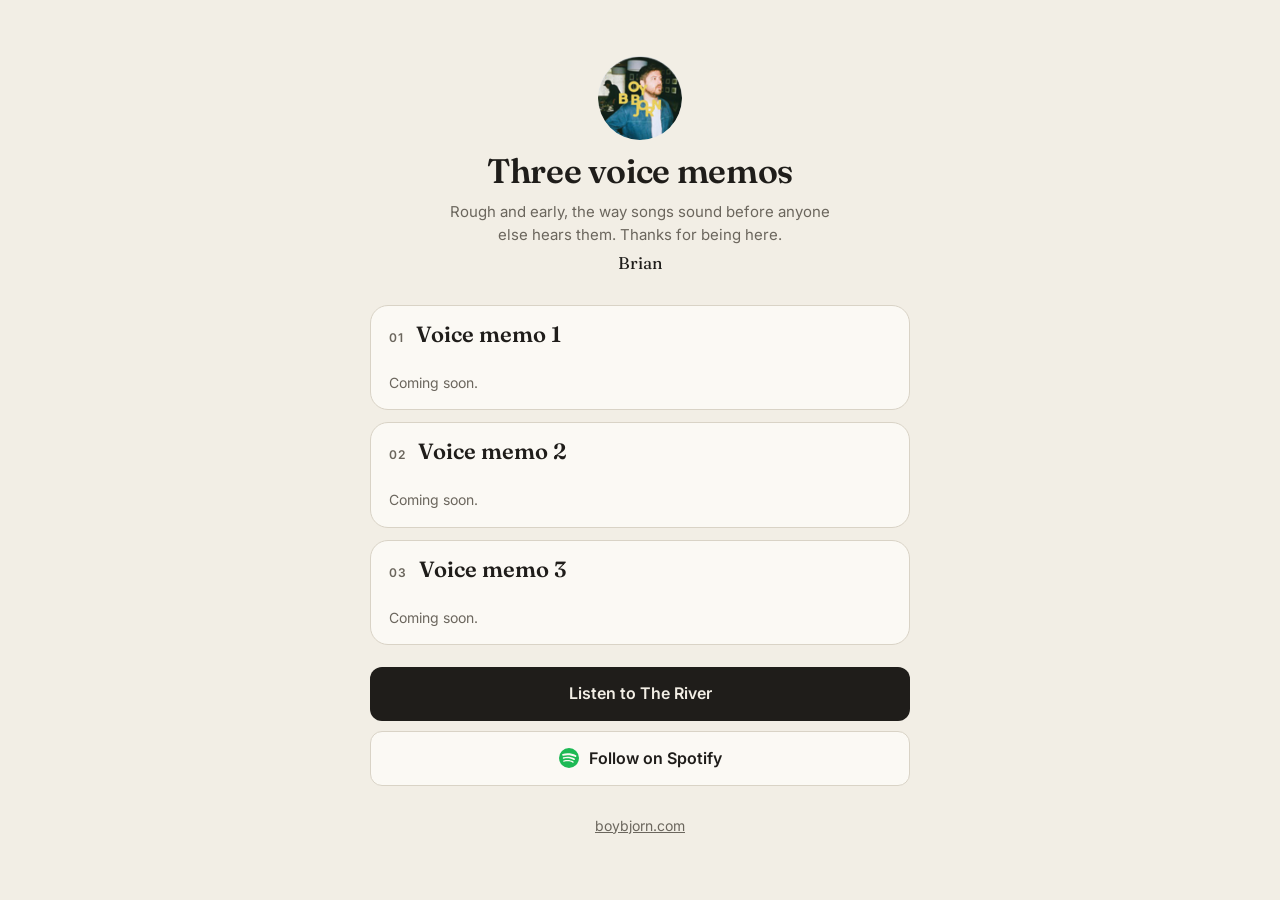
==== memos/index.html @ 066cbd2e "Switch signup to Kit voice-memo form and add hidden /memos page Co-Authored-By: Claude Opus 5.5 <nor" ====
<!doctype html>
<html lang="en">
<head>
<meta charset="utf-8">
<meta name="viewport" content="width=device-width, initial-scale=1">
<meta name="robots" content="noindex">
<title>Three voice memos · Boy Bjorn</title>
<link rel="icon" href="/favicon.svg" type="image/svg+xml">
<link rel="icon" href="/favicon-32.png" type="image/png" sizes="32x32">
<link rel="apple-touch-icon" href="/apple-touch-icon.png">
<meta name="theme-color" content="#f2eee5">
<link rel="preconnect" href="https://fonts.googleapis.com">
<link rel="preconnect" href="https://fonts.gstatic.com" crossorigin>
<link href="https://fonts.googleapis.com/css2?family=Fraunces:opsz,wght@9..144,400;9..144,600&family=Inter:wght@400;500;600&display=swap" rel="stylesheet">
<style>
  :root{
    --paper:#f2eee5; --ink:#1f1d1a; --soft:#6b665d; --line:#d9d3c6;
    --river:#8fcfc8; --river-ink:#123d3a; --card:#fbf9f4;
    color-scheme:light; accent-color:var(--river-ink);
  }
  *{box-sizing:border-box;margin:0;padding:0}
  html{-webkit-text-size-adjust:100%}
  body{background:var(--paper);color:var(--ink);font-family:Inter,system-ui,-apple-system,sans-serif;line-height:1.45;min-height:100vh;display:flex;justify-content:center}
  main{width:100%;max-width:580px;padding:40px 20px 56px}
  @media (min-width:600px){ main{padding-top:56px} }
  header{text-align:center;margin-bottom:28px}
  .avatar{width:84px;height:84px;border-radius:50%;object-fit:cover;display:block;margin:0 auto 14px;background:var(--line)}
  .home{display:block;width:84px;margin:0 auto 14px;border-radius:50%}
  .home .avatar{margin:0;transition:transform .15s ease}
  .home:hover .avatar{transform:scale(1.04)}
  h1{font-family:Fraunces,Georgia,serif;font-weight:600;font-size:34px;letter-spacing:-.01em;line-height:1.05}
  .note{color:var(--soft);font-size:15px;line-height:1.55;margin:10px auto 0;max-width:400px}
  .note .sig{display:block;margin-top:4px;font-family:Fraunces,Georgia,serif;font-size:17px;color:var(--ink)}

  .memos{display:grid;gap:12px;margin-bottom:22px}
  .memo{background:var(--card);border:1px solid var(--line);border-radius:18px;padding:16px 16px 14px}
  .memo-head{display:flex;align-items:baseline;gap:12px;margin:0 2px 12px}
  .memo-head .n{flex:none;font-size:12px;font-weight:600;text-transform:uppercase;letter-spacing:.1em;color:var(--soft)}
  .memo-head h2{font-family:Fraunces,Georgia,serif;font-weight:600;font-size:22px;line-height:1.15;overflow-wrap:anywhere}
  .memo audio{display:block;width:100%;height:54px;border-radius:999px;background:var(--paper)}
  .memo audio::-webkit-media-controls-panel{background:var(--paper)}
  .memo .soon{font-size:14px;color:var(--soft);padding:14px 2px 2px}

  .btn{display:flex;align-items:center;justify-content:center;gap:10px;width:100%;min-height:52px;padding:15px 18px;border-radius:12px;text-decoration:none;font-weight:600;font-size:16px;transition:transform .08s ease, opacity .15s}
  .btn:active{transform:scale(.985)}
  .btn svg{width:20px;height:20px;flex:none}
  .primary{background:var(--ink);color:var(--paper)}
  .primary:hover{opacity:.9}
  .outline{background:var(--card);color:var(--ink);border:1px solid var(--line)}
  .outline:hover{border-color:var(--ink)}
  .actions{display:grid;gap:10px}

  footer{text-align:center;margin-top:28px}
  footer a{font-size:14px;color:var(--soft)}
  .hidden{display:none!important}
</style>

<script>
  window.BB = {
    PIXEL_ID: "514979485964352",
    RELEASE: "2026-12-04T00:00:00-06:00",
    // Same links as the homepage (index.html). Update both if one changes.
    LINKS: {
      presave: "https://distrokid.com/hyperfollow/boybjorn/the-river",
      river:   "#",
      spotify: "https://open.spotify.com/artist/2qfpz8vJJMRopufkA7RjOU"
    },
    // The three memos, in order. Leave src empty to show "Coming soon".
    MEMOS: [
      { title: "Voice memo 1", src: "" },
      { title: "Voice memo 2", src: "" },
      { title: "Voice memo 3", src: "" }
    ]
  };
  if (BB.PIXEL_ID) {
    !function(f,b,e,v,n,t,s){if(f.fbq)return;n=f.fbq=function(){n.callMethod?n.callMethod.apply(n,arguments):n.queue.push(arguments)};if(!f._fbq)f._fbq=n;n.push=n;n.loaded=!0;n.version='2.0';n.queue=[];t=b.createElement(e);t.async=!0;t.src=v;s=b.getElementsByTagName(e)[0];s.parentNode.insertBefore(t,s)}(window,document,'script','https://connect.facebook.net/en_US/fbevents.js');
    fbq('init', BB.PIXEL_ID); fbq('track', 'PageView'); fbq('track', 'CompleteRegistration');
  }
</script>
</head>
<body>
<main>
  <header>
    <a href="/" class="home" aria-label="Boy Bjorn home"><img class="avatar" src="/photo.jpg" alt="Boy Bjorn" onerror="this.style.visibility='hidden'"></a>
    <h1>Three voice memos</h1>
    <p class="note">Rough and early, the way songs sound before anyone else hears them. Thanks for being here.<span class="sig">Brian</span></p>
  </header>

  <section class="memos" id="memos"></section>

  <div class="actions">
    <a id="presave" class="btn primary hidden" data-track="presave">Pre-save The River (Dec 4)</a>
    <a id="spotify" class="btn outline hidden" data-track="spotify">
      <svg viewBox="0 0 24 24" fill="#1DB954"><path d="M12 0a12 12 0 1 0 0 24 12 12 0 0 0 0-24zm5.5 17.3a.75.75 0 0 1-1 .25c-2.8-1.7-6.3-2.1-10.5-1.1a.75.75 0 1 1-.33-1.46c4.6-1.05 8.5-.6 11.6 1.3.36.22.47.69.25 1zm1.47-3.27a.94.94 0 0 1-1.29.31c-3.2-1.97-8.08-2.54-11.87-1.39a.94.94 0 1 1-.54-1.8c4.33-1.31 9.71-.68 13.4 1.59.44.27.58.85.3 1.29zm.13-3.4C15.24 8.34 8.88 8.13 5.2 9.25a1.12 1.12 0 1 1-.65-2.15c4.22-1.28 11.24-1.03 15.67 1.6a1.12 1.12 0 1 1-1.14 1.93z"/></svg>Follow on Spotify</a>
  </div>

  <footer><a href="/">boybjorn.com</a></footer>
</main>

<script>
(function(){
  var L = BB.LINKS, out = new Date() >= new Date(BB.RELEASE);
  function el(tag, cls, text){ var e = document.createElement(tag); if (cls) e.className = cls; if (text != null) e.textContent = text; return e; }
  function ext(a, url){ a.href = url; a.target = '_blank'; a.rel = 'noopener'; a.classList.remove('hidden'); }

  // Players: one card per memo; starting one pauses the others
  var box = document.getElementById('memos'), players = [];
  BB.MEMOS.forEach(function(m, i){
    var card = el('article', 'memo'), head = el('div', 'memo-head');
    head.appendChild(el('span', 'n', String(i + 1).padStart(2, '0')));
    head.appendChild(el('h2', null, m.title));
    card.appendChild(head);
    if (m.src) {
      var a = el('audio'); a.controls = true; a.preload = 'metadata'; a.src = m.src;
      a.setAttribute('controlsList', 'nodownload noplaybackrate'); a.setAttribute('aria-label', m.title);
      a.addEventListener('play', function(){
        players.forEach(function(p){ if (p !== a) p.pause(); });
        if (window.fbq && !a.dataset.played) { a.dataset.played = 1; fbq('trackCustom', 'MemoPlay', {memo: m.title}); }
      });
      players.push(a); card.appendChild(a);
    } else {
      card.appendChild(el('p', 'soon', 'Coming soon.'));
    }
    box.appendChild(card);
  });

  // Pre-save before release (hidden if no link yet), listen after
  var pre = document.getElementById('presave');
  if (out) {
    pre.textContent = 'Listen to The River'; pre.dataset.track = 'river';
    ext(pre, (L.river && L.river !== '#') ? L.river : L.spotify);
  } else if (L.presave && L.presave !== '#') {
    ext(pre, L.presave);
  }
  if (L.spotify) ext(document.getElementById('spotify'), L.spotify);

  document.querySelectorAll('[data-track]').forEach(function(a){
    a.addEventListener('click', function(){
      if (window.fbq) { fbq('trackCustom', 'MusicClick', {service: a.dataset.track, page: 'memos'}); fbq('trackCustom', 'SpotifyClick'); }
    });
  });
})();
</script>
</body>
</html>
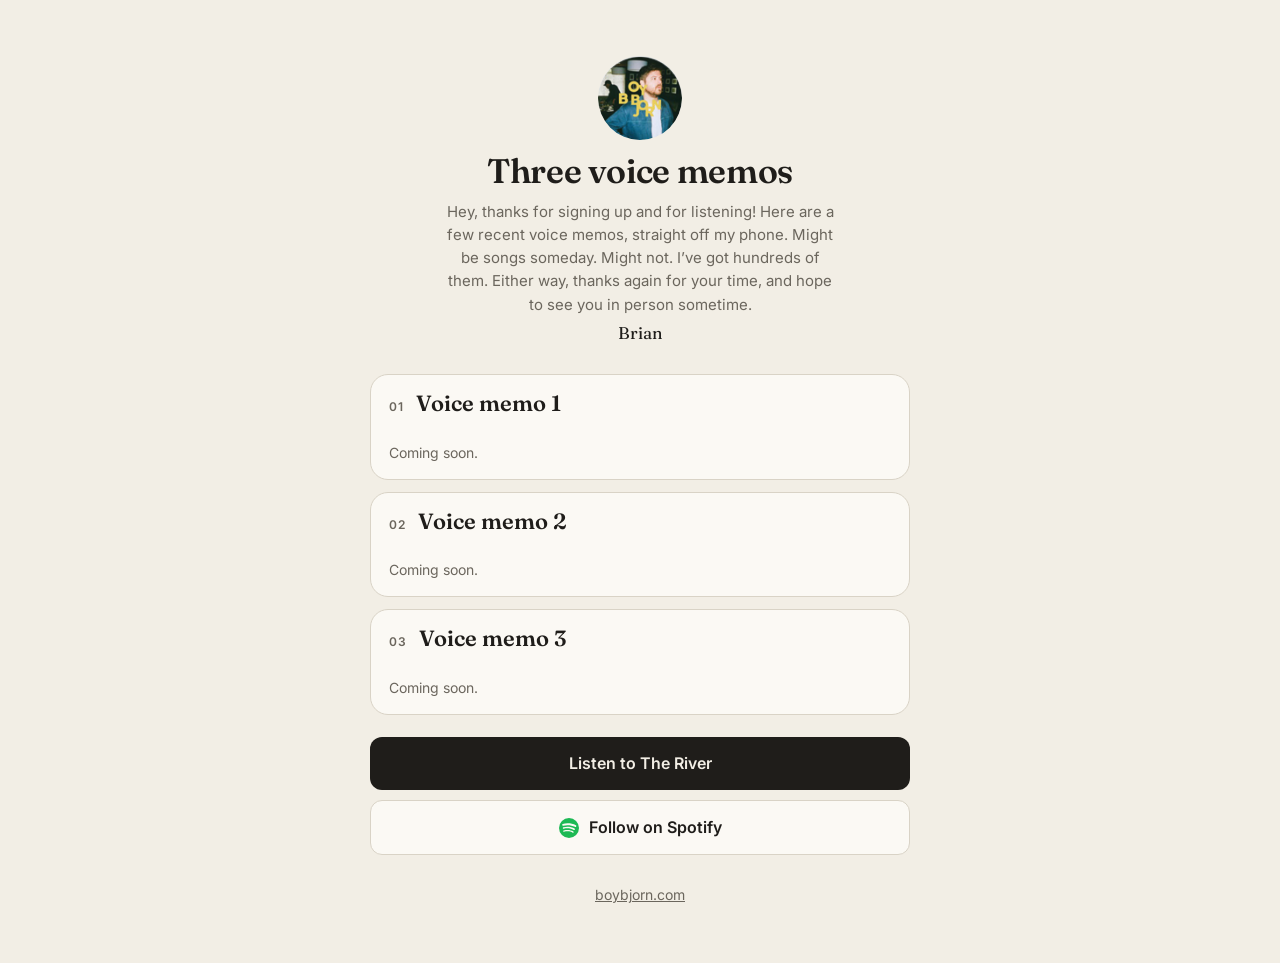
==== commit eb70dc6d: "Rewrite memos page note in Brian's words Co-Authored-By: Claude Opus 5.5 <noreply@anthropic.com>" ====
--- a/memos/index.html
+++ b/memos/index.html
@@ -83,7 +83,7 @@
   <header>
     <a href="/" class="home" aria-label="Boy Bjorn home"><img class="avatar" src="/photo.jpg" alt="Boy Bjorn" onerror="this.style.visibility='hidden'"></a>
     <h1>Three voice memos</h1>
-    <p class="note">Rough and early, the way songs sound before anyone else hears them. Thanks for being here.<span class="sig">Brian</span></p>
+    <p class="note">Hey, thanks for signing up and for listening! Here are a few recent voice memos, straight off my phone. Might be songs someday. Might not. I’ve got hundreds of them. Either way, thanks again for your time, and hope to see you in person sometime.<span class="sig">Brian</span></p>
   </header>
 
   <section class="memos" id="memos"></section>
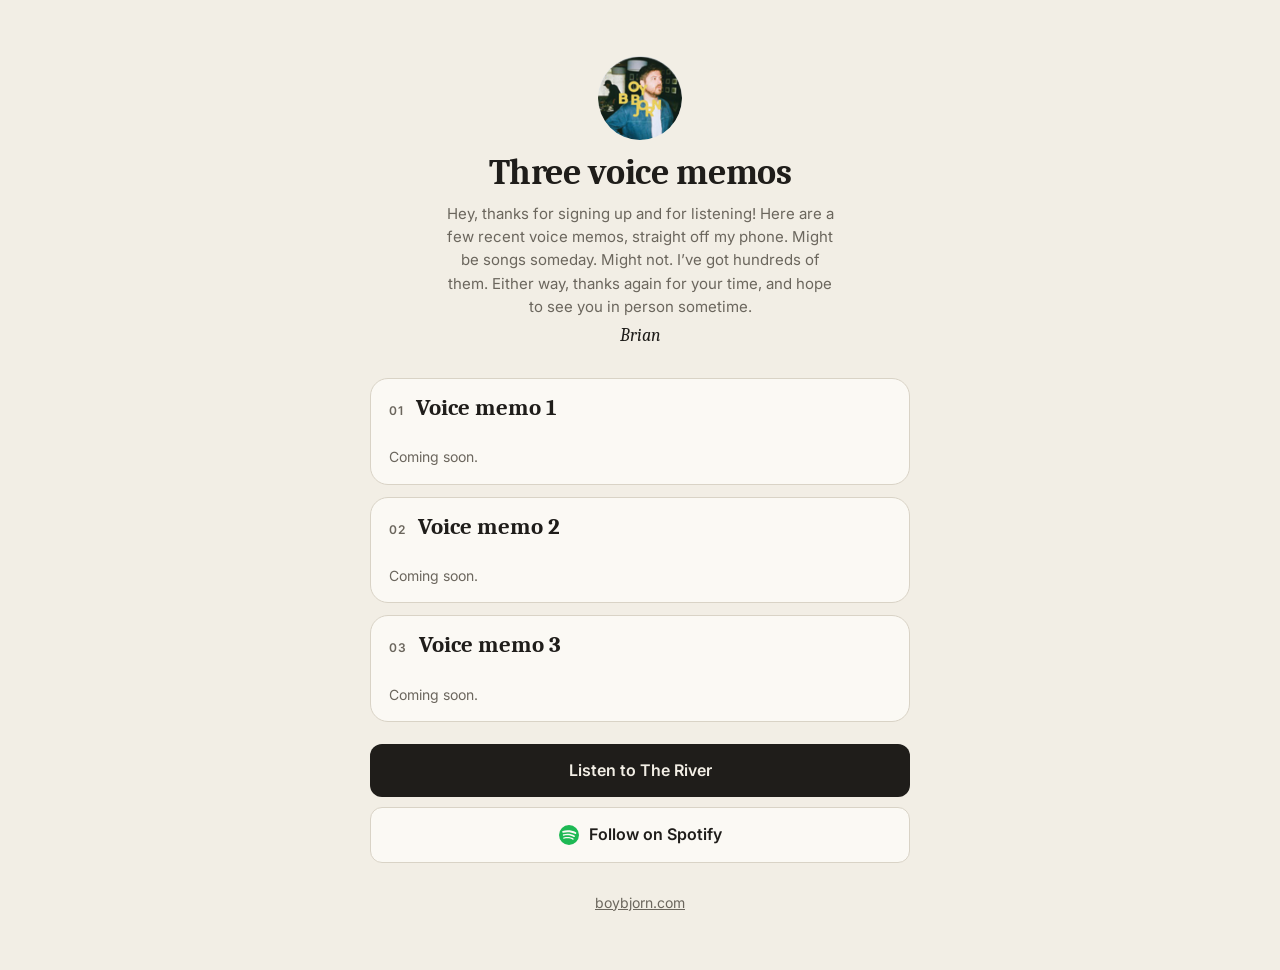
==== commit 463b74c2: "Switch serif to Caladea, plain email signup copy, update TikTok link Co-Authored-By: Claude Opus 5.5" ====
--- a/memos/index.html
+++ b/memos/index.html
@@ -11,7 +11,7 @@
 <meta name="theme-color" content="#f2eee5">
 <link rel="preconnect" href="https://fonts.googleapis.com">
 <link rel="preconnect" href="https://fonts.gstatic.com" crossorigin>
-<link href="https://fonts.googleapis.com/css2?family=Fraunces:opsz,wght@9..144,400;9..144,600&family=Inter:wght@400;500;600&display=swap" rel="stylesheet">
+<link href="https://fonts.googleapis.com/css2?family=Caladea:ital,wght@0,400;0,700;1,400&family=Inter:wght@400;500;600&display=swap" rel="stylesheet">
 <style>
   :root{
     --paper:#f2eee5; --ink:#1f1d1a; --soft:#6b665d; --line:#d9d3c6;
@@ -28,15 +28,15 @@
   .home{display:block;width:84px;margin:0 auto 14px;border-radius:50%}
   .home .avatar{margin:0;transition:transform .15s ease}
   .home:hover .avatar{transform:scale(1.04)}
-  h1{font-family:Fraunces,Georgia,serif;font-weight:600;font-size:34px;letter-spacing:-.01em;line-height:1.05}
+  h1{font-family:Caladea,Georgia,serif;font-weight:700;font-size:36px;letter-spacing:-.01em;line-height:1.05}
   .note{color:var(--soft);font-size:15px;line-height:1.55;margin:10px auto 0;max-width:400px}
-  .note .sig{display:block;margin-top:4px;font-family:Fraunces,Georgia,serif;font-size:17px;color:var(--ink)}
+  .note .sig{display:block;margin-top:4px;font-family:Caladea,Georgia,serif;font-style:italic;font-size:18px;color:var(--ink)}
 
   .memos{display:grid;gap:12px;margin-bottom:22px}
   .memo{background:var(--card);border:1px solid var(--line);border-radius:18px;padding:16px 16px 14px}
   .memo-head{display:flex;align-items:baseline;gap:12px;margin:0 2px 12px}
   .memo-head .n{flex:none;font-size:12px;font-weight:600;text-transform:uppercase;letter-spacing:.1em;color:var(--soft)}
-  .memo-head h2{font-family:Fraunces,Georgia,serif;font-weight:600;font-size:22px;line-height:1.15;overflow-wrap:anywhere}
+  .memo-head h2{font-family:Caladea,Georgia,serif;font-weight:700;font-size:23px;line-height:1.15;overflow-wrap:anywhere}
   .memo audio{display:block;width:100%;height:54px;border-radius:999px;background:var(--paper)}
   .memo audio::-webkit-media-controls-panel{background:var(--paper)}
   .memo .soon{font-size:14px;color:var(--soft);padding:14px 2px 2px}
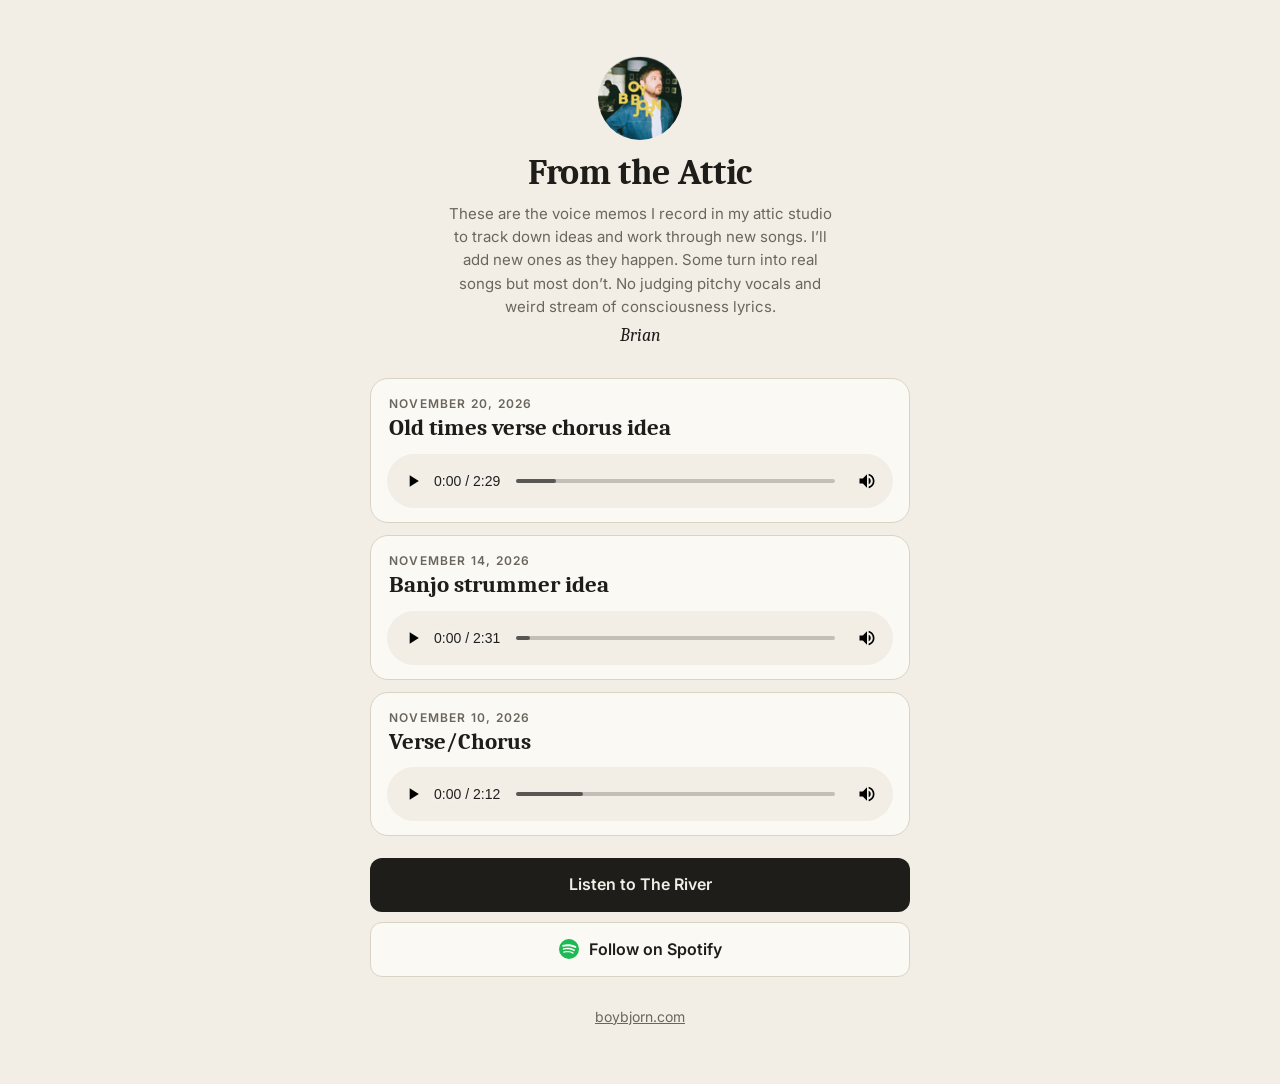
==== commit 7bbca8b5: "From the Attic: rolling voice memos page, new signup copy Co-Authored-By: Claude Opus 5.5 <noreply@a" ====
--- a/memos/index.html
+++ b/memos/index.html
@@ -3,8 +3,8 @@
 <head>
 <meta charset="utf-8">
 <meta name="viewport" content="width=device-width, initial-scale=1">
-<meta name="robots" content="noindex">
-<title>Three voice memos · Boy Bjorn</title>
+<meta name="robots" content="noindex, nofollow">
+<title>From the Attic · Boy Bjorn</title>
 <link rel="icon" href="/favicon.svg" type="image/svg+xml">
 <link rel="icon" href="/favicon-32.png" type="image/png" sizes="32x32">
 <link rel="apple-touch-icon" href="/apple-touch-icon.png">
@@ -34,12 +34,15 @@
 
   .memos{display:grid;gap:12px;margin-bottom:22px}
   .memo{background:var(--card);border:1px solid var(--line);border-radius:18px;padding:16px 16px 14px}
-  .memo-head{display:flex;align-items:baseline;gap:12px;margin:0 2px 12px}
-  .memo-head .n{flex:none;font-size:12px;font-weight:600;text-transform:uppercase;letter-spacing:.1em;color:var(--soft)}
+  .memo-head{margin:0 2px 12px}
+  .memo-head time{display:block;font-size:12px;font-weight:600;text-transform:uppercase;letter-spacing:.1em;color:var(--soft);margin-bottom:3px}
   .memo-head h2{font-family:Caladea,Georgia,serif;font-weight:700;font-size:23px;line-height:1.15;overflow-wrap:anywhere}
+  .memo-head p{font-size:14px;color:var(--soft);line-height:1.5;margin-top:4px}
+  .memo.new{border-color:var(--river-ink)}
+  .memo .badge{display:inline-block;vertical-align:middle;margin-left:8px;font-family:Inter,system-ui,sans-serif;font-size:10px;font-weight:600;letter-spacing:.1em;text-transform:uppercase;background:var(--river);color:var(--river-ink);padding:3px 7px;border-radius:999px}
   .memo audio{display:block;width:100%;height:54px;border-radius:999px;background:var(--paper)}
   .memo audio::-webkit-media-controls-panel{background:var(--paper)}
-  .memo .soon{font-size:14px;color:var(--soft);padding:14px 2px 2px}
+  .empty{background:var(--card);border:1px solid var(--line);border-radius:18px;padding:22px 18px;text-align:center;font-size:15px;color:var(--soft)}
 
   .btn{display:flex;align-items:center;justify-content:center;gap:10px;width:100%;min-height:52px;padding:15px 18px;border-radius:12px;text-decoration:none;font-weight:600;font-size:16px;transition:transform .08s ease, opacity .15s}
   .btn:active{transform:scale(.985)}
@@ -65,16 +68,14 @@
       river:   "#",
       spotify: "https://open.spotify.com/artist/2qfpz8vJJMRopufkA7RjOU"
     },
-    // The three memos, in order. Leave src empty to show "Coming soon".
-    MEMOS: [
-      { title: "Voice memo 1", src: "" },
-      { title: "Voice memo 2", src: "" },
-      { title: "Voice memo 3", src: "" }
-    ]
+    // The memo list lives in memos.json (one line per memo); it's sorted newest first on the page.
+    DATA: "memos.json"
   };
   if (BB.PIXEL_ID) {
     !function(f,b,e,v,n,t,s){if(f.fbq)return;n=f.fbq=function(){n.callMethod?n.callMethod.apply(n,arguments):n.queue.push(arguments)};if(!f._fbq)f._fbq=n;n.push=n;n.loaded=!0;n.version='2.0';n.queue=[];t=b.createElement(e);t.async=!0;t.src=v;s=b.getElementsByTagName(e)[0];s.parentNode.insertBefore(t,s)}(window,document,'script','https://connect.facebook.net/en_US/fbevents.js');
-    fbq('init', BB.PIXEL_ID); fbq('track', 'PageView'); fbq('track', 'CompleteRegistration');
+    fbq('init', BB.PIXEL_ID); fbq('track', 'PageView');
+    // Count a subscriber's first visit once, not every return visit
+    try { if (!localStorage.getItem('bb-attic')) { fbq('track', 'CompleteRegistration'); localStorage.setItem('bb-attic', '1'); } } catch (e) { fbq('track', 'CompleteRegistration'); }
   }
 </script>
 </head>
@@ -82,8 +83,8 @@
 <main>
   <header>
     <a href="/" class="home" aria-label="Boy Bjorn home"><img class="avatar" src="/photo.jpg" alt="Boy Bjorn" onerror="this.style.visibility='hidden'"></a>
-    <h1>Three voice memos</h1>
-    <p class="note">Hey, thanks for signing up and for listening! Here are a few recent voice memos, straight off my phone. Might be songs someday. Might not. I’ve got hundreds of them. Either way, thanks again for your time, and hope to see you in person sometime.<span class="sig">Brian</span></p>
+    <h1>From the Attic</h1>
+    <p class="note">These are the voice memos I record in my attic studio to track down ideas and work through new songs. I’ll add new ones as they happen. Some turn into real songs but most don’t. No judging pitchy vocals and weird stream of consciousness lyrics.<span class="sig">Brian</span></p>
   </header>
 
   <section class="memos" id="memos"></section>
@@ -103,26 +104,35 @@
   function el(tag, cls, text){ var e = document.createElement(tag); if (cls) e.className = cls; if (text != null) e.textContent = text; return e; }
   function ext(a, url){ a.href = url; a.target = '_blank'; a.rel = 'noopener'; a.classList.remove('hidden'); }
 
-  // Players: one card per memo; starting one pauses the others
+  // Memos from memos.json, newest first. Starting one pauses the others.
   var box = document.getElementById('memos'), players = [];
-  BB.MEMOS.forEach(function(m, i){
-    var card = el('article', 'memo'), head = el('div', 'memo-head');
-    head.appendChild(el('span', 'n', String(i + 1).padStart(2, '0')));
-    head.appendChild(el('h2', null, m.title));
-    card.appendChild(head);
-    if (m.src) {
-      var a = el('audio'); a.controls = true; a.preload = 'metadata'; a.src = m.src;
-      a.setAttribute('controlsList', 'nodownload noplaybackrate'); a.setAttribute('aria-label', m.title);
-      a.addEventListener('play', function(){
-        players.forEach(function(p){ if (p !== a) p.pause(); });
-        if (window.fbq && !a.dataset.played) { a.dataset.played = 1; fbq('trackCustom', 'MemoPlay', {memo: m.title}); }
+  var MONTHS = ['January','February','March','April','May','June','July','August','September','October','November','December'];
+  function nice(d){ var p = String(d).split('-'); return MONTHS[+p[1] - 1] + ' ' + (+p[2]) + ', ' + p[0]; }
+  fetch(BB.DATA, { cache: 'no-cache' })
+    .then(function(r){ if (!r.ok) throw new Error(r.status); return r.json(); })
+    .then(function(list){
+      list = list.filter(function(m){ return m && m.file && /^\d{4}-\d{2}-\d{2}$/.test(m.date); })
+                 .sort(function(a, b){ return a.date < b.date ? 1 : a.date > b.date ? -1 : 0; });
+      if (!list.length) throw new Error('empty');
+      var recent = Date.now() - 14 * 864e5;   // "New" badge for 2 weeks
+      list.forEach(function(m){
+        var card = el('article', 'memo'), head = el('div', 'memo-head'), t = el('time', null, nice(m.date));
+        t.dateTime = m.date; head.appendChild(t);
+        var h = el('h2', null, m.title || 'Untitled');
+        if (new Date(m.date + 'T12:00:00') >= recent) { h.appendChild(el('span', 'badge', 'New')); card.classList.add('new'); }
+        head.appendChild(h);
+        if (m.note && !/^todo/i.test(m.note)) head.appendChild(el('p', null, m.note));   // notes starting with TODO stay hidden
+        card.appendChild(head);
+        var a = el('audio'); a.controls = true; a.preload = 'metadata'; a.src = 'audio/' + m.file;
+        a.setAttribute('controlsList', 'nodownload noplaybackrate'); a.setAttribute('aria-label', m.title || 'Voice memo');
+        a.addEventListener('play', function(){
+          players.forEach(function(p){ if (p !== a) p.pause(); });
+          if (window.fbq && !a.dataset.played) { a.dataset.played = 1; fbq('trackCustom', 'MemoPlay', {memo: m.title}); }
+        });
+        players.push(a); card.appendChild(a); box.appendChild(card);
       });
-      players.push(a); card.appendChild(a);
-    } else {
-      card.appendChild(el('p', 'soon', 'Coming soon.'));
-    }
-    box.appendChild(card);
-  });
+    })
+    .catch(function(){ box.appendChild(el('p', 'empty', 'The first memos are on their way up from the attic. Check back soon.')); });
 
   // Pre-save before release (hidden if no link yet), listen after
   var pre = document.getElementById('presave');
